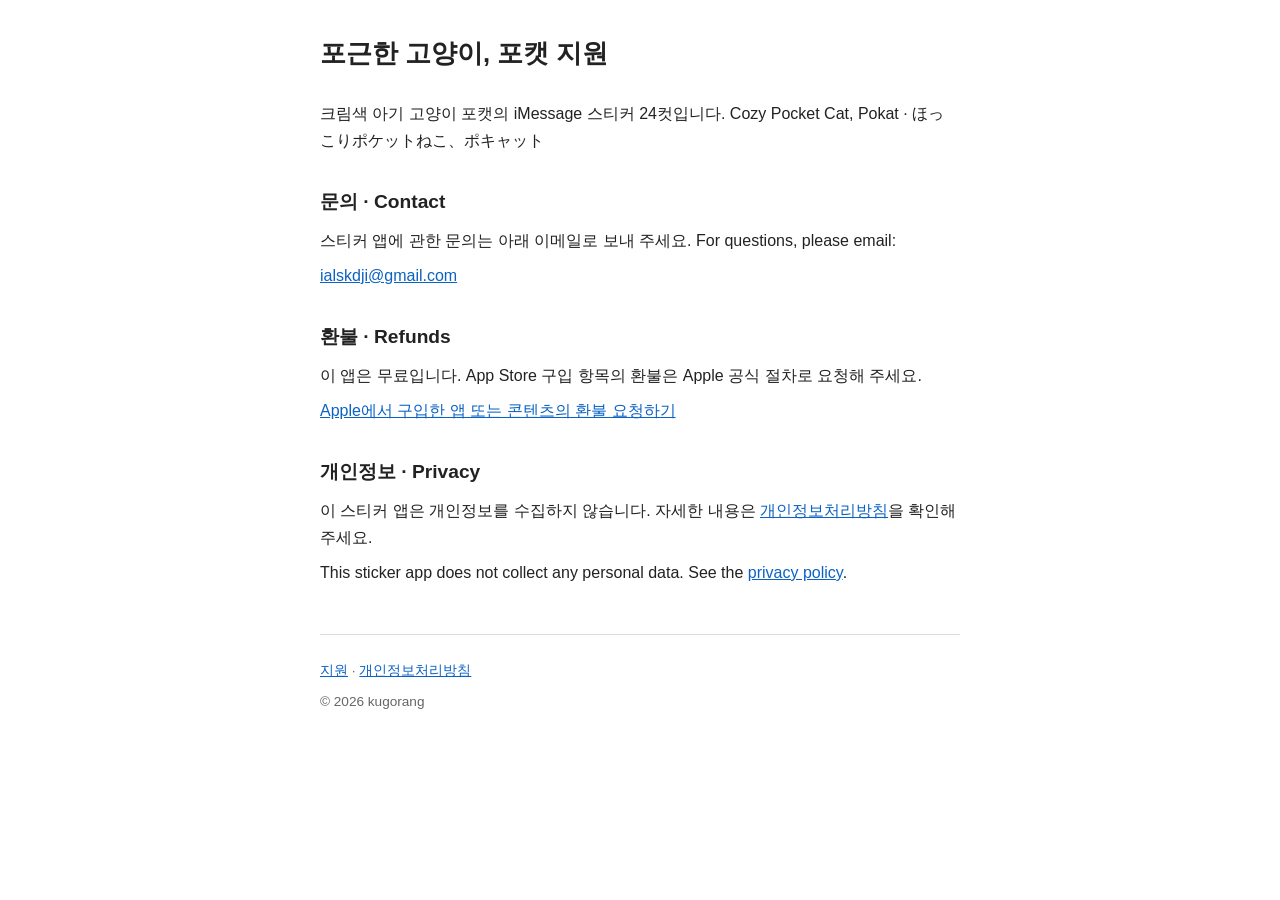
==== index.html @ f9ce9f7d "Pokat support and privacy pages" ====
<!DOCTYPE html>
<html lang="ko">
<head>
<meta charset="utf-8">
<meta name="viewport" content="width=device-width, initial-scale=1">
<title>포근한 고양이, 포캣 지원</title>
<style>
  body {
    font-family: -apple-system, BlinkMacSystemFont, "Apple SD Gothic Neo", "Malgun Gothic", "Segoe UI", Roboto, "Noto Sans KR", sans-serif;
    max-width: 40rem;
    margin: 2rem auto;
    padding: 0 1rem;
    line-height: 1.7;
    color: #222;
    background: #fff;
  }
  h1 {
    font-size: 1.6rem;
    margin: 0 0 1.5rem;
  }
  h2 {
    font-size: 1.2rem;
    margin: 2rem 0 0.5rem;
  }
  p {
    margin: 0.5rem 0;
  }
  a {
    color: #0b62c4;
  }
  footer {
    margin-top: 3rem;
    padding-top: 1rem;
    border-top: 1px solid #ddd;
    font-size: 0.85rem;
    color: #666;
  }
</style>
</head>
<body>
<main>
<h1>포근한 고양이, 포캣 지원</h1>
<p>크림색 아기 고양이 포캣의 iMessage 스티커 24컷입니다. Cozy Pocket Cat, Pokat · ほっこりポケットねこ、ポキャット</p>
<section>
<h2>문의 · Contact</h2>
<p>스티커 앱에 관한 문의는 아래 이메일로 보내 주세요. For questions, please email:</p>
<p><a href="mailto:ialskdji@gmail.com">ialskdji@gmail.com</a></p>
</section>
<section>
<h2>환불 · Refunds</h2>
<p>이 앱은 무료입니다. App Store 구입 항목의 환불은 Apple 공식 절차로 요청해 주세요.</p>
<p><a href="https://support.apple.com/ko-kr/118223">Apple에서 구입한 앱 또는 콘텐츠의 환불 요청하기</a></p>
</section>
<section>
<h2>개인정보 · Privacy</h2>
<p>이 스티커 앱은 개인정보를 수집하지 않습니다. 자세한 내용은 <a href="/privacy.html">개인정보처리방침</a>을 확인해 주세요.</p>
<p>This sticker app does not collect any personal data. See the <a href="/privacy.html">privacy policy</a>.</p>
</section>
</main>
<footer>
<p><a href="/">지원</a> · <a href="/privacy.html">개인정보처리방침</a></p>
<p>© 2026 kugorang</p>
</footer>
</body>
</html>
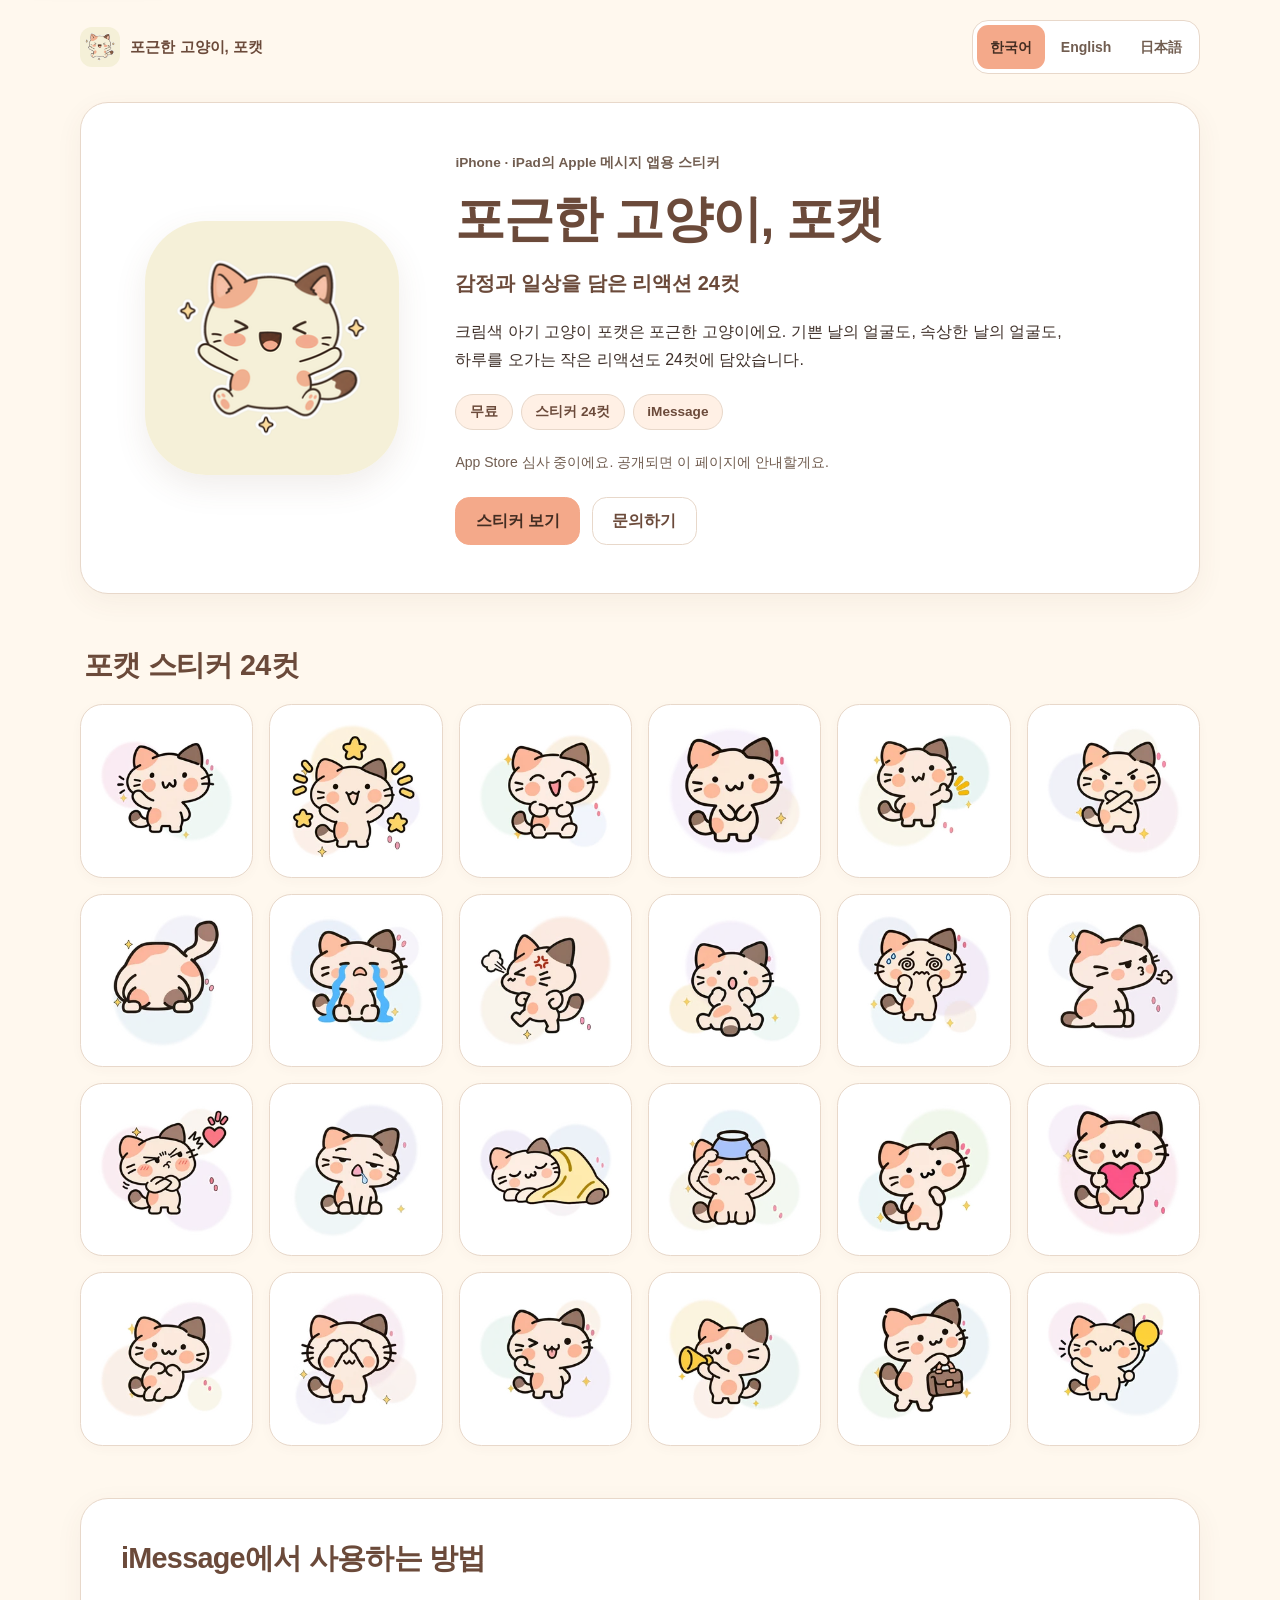
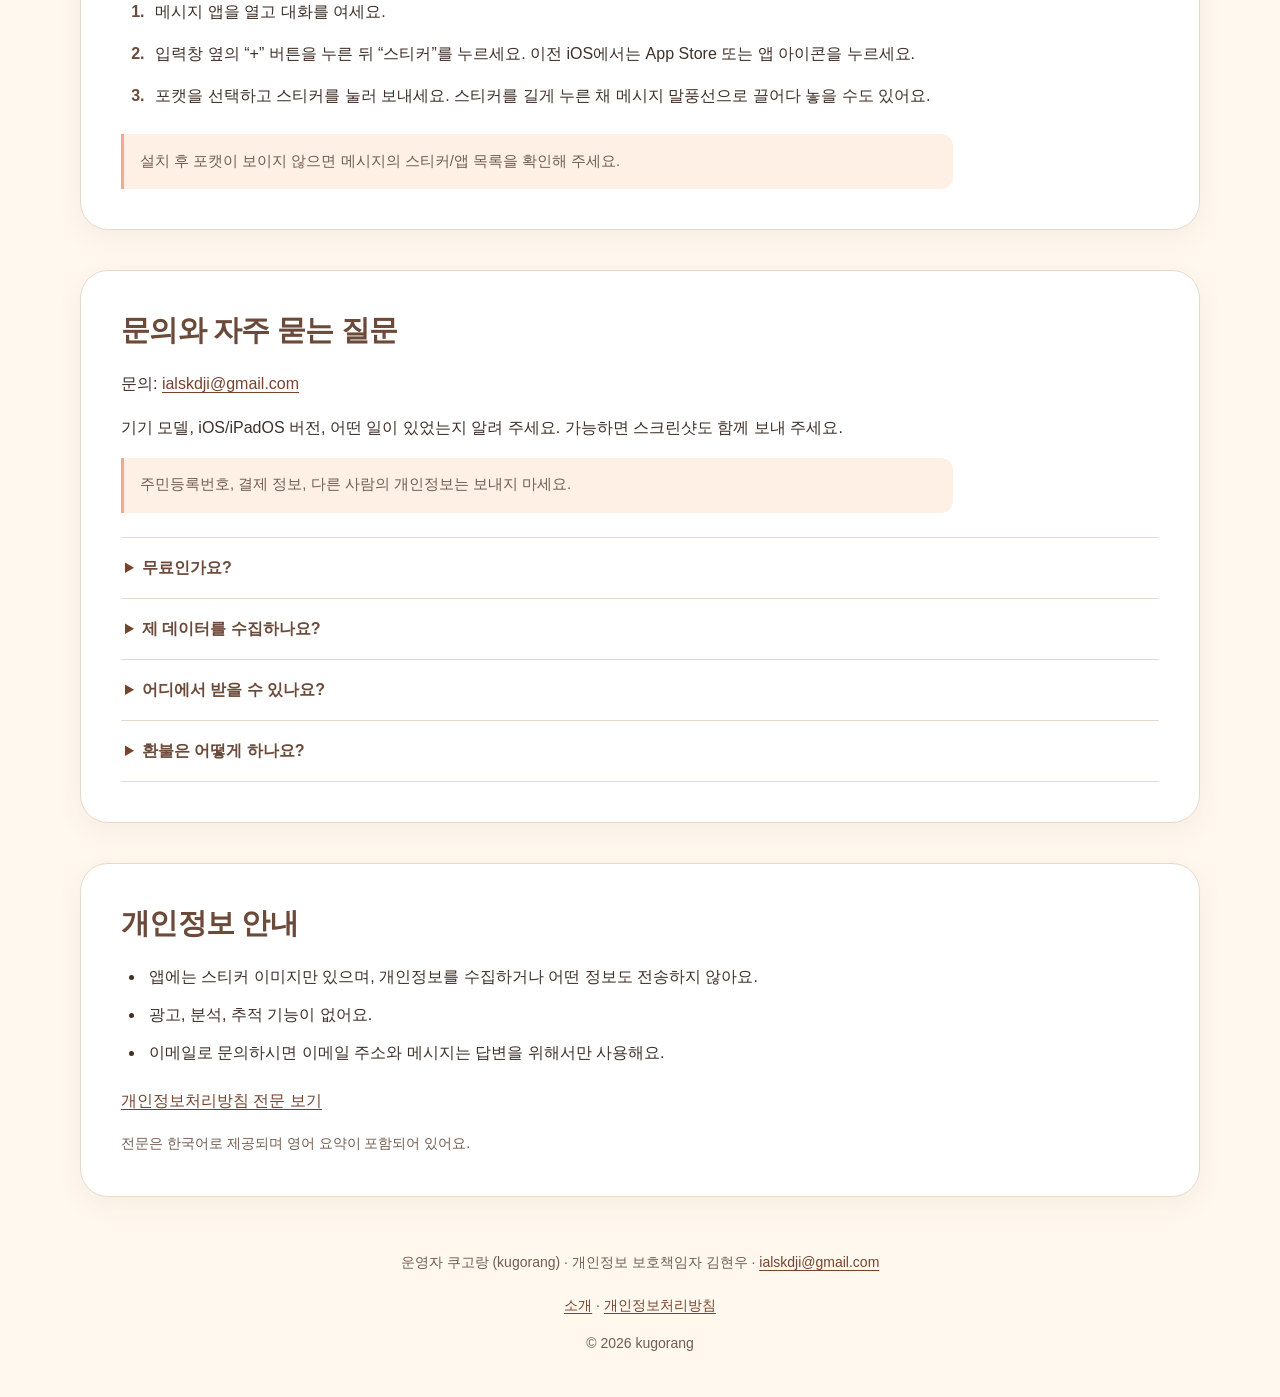
==== commit 46e52d9f: "Rebuild Pokat intro/support page: sticker gallery, KR/EN/JP, shared styles" ====
--- a/index.html
+++ b/index.html
@@ -1,65 +1,330 @@
-<!DOCTYPE html>
-<html lang="ko">
+<!doctype html>
+<html lang="ko" data-language="ko">
 <head>
-<meta charset="utf-8">
-<meta name="viewport" content="width=device-width, initial-scale=1">
-<title>포근한 고양이, 포캣 지원</title>
-<style>
-  body {
-    font-family: -apple-system, BlinkMacSystemFont, "Apple SD Gothic Neo", "Malgun Gothic", "Segoe UI", Roboto, "Noto Sans KR", sans-serif;
-    max-width: 40rem;
-    margin: 2rem auto;
-    padding: 0 1rem;
-    line-height: 1.7;
-    color: #222;
-    background: #fff;
-  }
-  h1 {
-    font-size: 1.6rem;
-    margin: 0 0 1.5rem;
-  }
-  h2 {
-    font-size: 1.2rem;
-    margin: 2rem 0 0.5rem;
-  }
-  p {
-    margin: 0.5rem 0;
-  }
-  a {
-    color: #0b62c4;
-  }
-  footer {
-    margin-top: 3rem;
-    padding-top: 1rem;
-    border-top: 1px solid #ddd;
-    font-size: 0.85rem;
-    color: #666;
-  }
-</style>
+  <meta charset="utf-8">
+  <meta name="viewport" content="width=device-width, initial-scale=1">
+  <title>포근한 고양이, 포캣</title>
+  <meta name="description" content="크림색 아기 고양이 포캣의 iMessage 스티커 24컷. 무료이며 현재 App Store 심사 중입니다.">
+  <meta name="theme-color" content="#FFF8EE" media="(prefers-color-scheme: light)">
+  <meta name="theme-color" content="#241F1C" media="(prefers-color-scheme: dark)">
+  <meta property="og:type" content="website">
+  <meta property="og:url" content="https://pokat.kugora.ng/">
+  <meta property="og:title" content="포근한 고양이, 포캣">
+  <meta property="og:description" content="감정과 일상을 담은 리액션 24컷. 무료 iMessage 스티커 앱으로, 현재 App Store 심사 중입니다.">
+  <meta property="og:image" content="https://pokat.kugora.ng/assets/icon-256.png">
+  <link rel="icon" type="image/png" sizes="64x64" href="/assets/favicon-64.png">
+  <link rel="apple-touch-icon" href="/assets/apple-touch-icon.png">
+  <link rel="stylesheet" href="/assets/site.css">
 </head>
 <body>
-<main>
-<h1>포근한 고양이, 포캣 지원</h1>
-<p>크림색 아기 고양이 포캣의 iMessage 스티커 24컷입니다. Cozy Pocket Cat, Pokat · ほっこりポケットねこ、ポキャット</p>
-<section>
-<h2>문의 · Contact</h2>
-<p>스티커 앱에 관한 문의는 아래 이메일로 보내 주세요. For questions, please email:</p>
-<p><a href="mailto:ialskdji@gmail.com">ialskdji@gmail.com</a></p>
-</section>
-<section>
-<h2>환불 · Refunds</h2>
-<p>이 앱은 무료입니다. App Store 구입 항목의 환불은 Apple 공식 절차로 요청해 주세요.</p>
-<p><a href="https://support.apple.com/ko-kr/118223">Apple에서 구입한 앱 또는 콘텐츠의 환불 요청하기</a></p>
-</section>
-<section>
-<h2>개인정보 · Privacy</h2>
-<p>이 스티커 앱은 개인정보를 수집하지 않습니다. 자세한 내용은 <a href="/privacy.html">개인정보처리방침</a>을 확인해 주세요.</p>
-<p>This sticker app does not collect any personal data. See the <a href="/privacy.html">privacy policy</a>.</p>
-</section>
-</main>
-<footer>
-<p><a href="/">지원</a> · <a href="/privacy.html">개인정보처리방침</a></p>
-<p>© 2026 kugorang</p>
-</footer>
+  <a class="skip-link" href="#main">
+    <span data-lang="ko" lang="ko">본문으로 건너뛰기</span>
+    <span data-lang="en" lang="en">Skip to content</span>
+    <span data-lang="ja" lang="ja">本文へスキップ</span>
+  </a>
+
+  <header class="site-header">
+    <a class="brand" href="/">
+      <img src="/assets/icon-256.png" width="40" height="40" alt="포캣 앱 아이콘" data-alt-en="Pokat app icon" data-alt-ja="ポキャットのアプリアイコン" decoding="async">
+      <span data-lang="ko" lang="ko">포근한 고양이, 포캣</span>
+      <span data-lang="en" lang="en">Cozy Pocket Cat, Pokat</span>
+      <span data-lang="ja" lang="ja">ポキャット ほっこりポケットねこ</span>
+    </a>
+    <div class="language-toggle" role="group" aria-label="언어 / Language / 言語">
+      <button type="button" lang="ko" data-switch="ko" aria-pressed="true">한국어</button>
+      <button type="button" lang="en" data-switch="en" aria-pressed="false">English</button>
+      <button type="button" lang="ja" data-switch="ja" aria-pressed="false">日本語</button>
+    </div>
+  </header>
+
+  <main id="main" class="site-main" tabindex="-1">
+    <section class="hero card" aria-labelledby="hero-title">
+      <div class="hero-art">
+        <img class="hero-icon" src="/assets/icon-256.png" width="256" height="256" alt="포캣 앱 아이콘" data-alt-en="Pokat app icon" data-alt-ja="ポキャットのアプリアイコン" decoding="async" fetchpriority="high">
+      </div>
+      <div class="hero-copy">
+        <p class="eyebrow">
+          <span data-lang="ko" lang="ko">iPhone · iPad의 Apple 메시지 앱용 스티커</span>
+          <span data-lang="en" lang="en">Stickers for Apple’s Messages app on iPhone · iPad</span>
+          <span data-lang="ja" lang="ja">iPhone・iPadのAppleメッセージアプリ用ステッカー</span>
+        </p>
+        <h1 id="hero-title">
+          <span data-lang="ko" lang="ko">포근한 고양이, 포캣</span>
+          <span data-lang="en" lang="en">Cozy Pocket Cat, Pokat</span>
+          <span data-lang="ja" lang="ja"><span class="nowrap">ポキャット</span> <span class="nowrap">ほっこりポケットねこ</span></span>
+        </h1>
+        <p class="subtitle">
+          <span data-lang="ko" lang="ko">감정과 일상을 담은 리액션 24컷</span>
+          <span data-lang="en" lang="en">24 daily feeling reactions</span>
+          <span data-lang="ja" lang="ja">気持ちと日常のリアクション24点</span>
+        </p>
+        <p class="intro">
+          <span data-lang="ko" lang="ko">크림색 아기 고양이 포캣은 포근한 고양이에요. 기쁜 날의 얼굴도, 속상한 날의 얼굴도, 하루를 오가는 작은 리액션도 24컷에 담았습니다.</span>
+          <span data-lang="en" lang="en">Pocat is a cream kitten and a cozy pocket cat. These 24 reactions are for glad days, hard days, and the small moods in between.</span>
+          <span data-lang="ja" lang="ja">ポキャットはクリーム色の子猫です。ほっこりポケットねことして、うれしい日の顔も、つらい日の顔も、一日のなかの小さなリアクションも24点にしました。</span>
+        </p>
+        <ul class="chips">
+          <li>
+            <span data-lang="ko" lang="ko">무료</span>
+            <span data-lang="en" lang="en">Free</span>
+            <span data-lang="ja" lang="ja">無料</span>
+          </li>
+          <li>
+            <span data-lang="ko" lang="ko">스티커 24컷</span>
+            <span data-lang="en" lang="en">24 stickers</span>
+            <span data-lang="ja" lang="ja">ステッカー24点</span>
+          </li>
+          <li>iMessage</li>
+        </ul>
+        <p class="status">
+          <span data-lang="ko" lang="ko">App Store 심사 중이에요. 공개되면 이 페이지에 안내할게요.</span>
+          <span data-lang="en" lang="en">Currently in App Store review. We'll note it here once it's available.</span>
+          <span data-lang="ja" lang="ja">現在App Storeの審査中です。公開されたらこのページでお知らせします。</span>
+        </p>
+        <div class="hero-actions">
+          <a class="button button-primary" href="#stickers">
+            <span data-lang="ko" lang="ko">스티커 보기</span>
+            <span data-lang="en" lang="en">See the stickers</span>
+            <span data-lang="ja" lang="ja">ステッカーを見る</span>
+          </a>
+          <a class="button button-secondary" href="#support">
+            <span data-lang="ko" lang="ko">문의하기</span>
+            <span data-lang="en" lang="en">Contact support</span>
+            <span data-lang="ja" lang="ja">お問い合わせ</span>
+          </a>
+        </div>
+      </div>
+    </section>
+
+    <section id="stickers" class="gallery-section" aria-labelledby="stickers-title">
+      <h2 id="stickers-title">
+        <span data-lang="ko" lang="ko">포캣 스티커 24컷</span>
+        <span data-lang="en" lang="en">The 24 Pokat stickers</span>
+        <span data-lang="ja" lang="ja">ポキャットのステッカー24点</span>
+      </h2>
+      <ul class="sticker-grid">
+        <li><img src="/assets/stickers/01.webp" width="240" height="240" alt="포캣 스티커 1" data-sticker="1" loading="lazy" decoding="async"></li>
+        <li><img src="/assets/stickers/02.webp" width="240" height="240" alt="포캣 스티커 2" data-sticker="2" loading="lazy" decoding="async"></li>
+        <li><img src="/assets/stickers/03.webp" width="240" height="240" alt="포캣 스티커 3" data-sticker="3" loading="lazy" decoding="async"></li>
+        <li><img src="/assets/stickers/04.webp" width="240" height="240" alt="포캣 스티커 4" data-sticker="4" loading="lazy" decoding="async"></li>
+        <li><img src="/assets/stickers/05.webp" width="240" height="240" alt="포캣 스티커 5" data-sticker="5" loading="lazy" decoding="async"></li>
+        <li><img src="/assets/stickers/06.webp" width="240" height="240" alt="포캣 스티커 6" data-sticker="6" loading="lazy" decoding="async"></li>
+        <li><img src="/assets/stickers/07.webp" width="240" height="240" alt="포캣 스티커 7" data-sticker="7" loading="lazy" decoding="async"></li>
+        <li><img src="/assets/stickers/08.webp" width="240" height="240" alt="포캣 스티커 8" data-sticker="8" loading="lazy" decoding="async"></li>
+        <li><img src="/assets/stickers/09.webp" width="240" height="240" alt="포캣 스티커 9" data-sticker="9" loading="lazy" decoding="async"></li>
+        <li><img src="/assets/stickers/10.webp" width="240" height="240" alt="포캣 스티커 10" data-sticker="10" loading="lazy" decoding="async"></li>
+        <li><img src="/assets/stickers/11.webp" width="240" height="240" alt="포캣 스티커 11" data-sticker="11" loading="lazy" decoding="async"></li>
+        <li><img src="/assets/stickers/12.webp" width="240" height="240" alt="포캣 스티커 12" data-sticker="12" loading="lazy" decoding="async"></li>
+        <li><img src="/assets/stickers/13.webp" width="240" height="240" alt="포캣 스티커 13" data-sticker="13" loading="lazy" decoding="async"></li>
+        <li><img src="/assets/stickers/14.webp" width="240" height="240" alt="포캣 스티커 14" data-sticker="14" loading="lazy" decoding="async"></li>
+        <li><img src="/assets/stickers/15.webp" width="240" height="240" alt="포캣 스티커 15" data-sticker="15" loading="lazy" decoding="async"></li>
+        <li><img src="/assets/stickers/16.webp" width="240" height="240" alt="포캣 스티커 16" data-sticker="16" loading="lazy" decoding="async"></li>
+        <li><img src="/assets/stickers/17.webp" width="240" height="240" alt="포캣 스티커 17" data-sticker="17" loading="lazy" decoding="async"></li>
+        <li><img src="/assets/stickers/18.webp" width="240" height="240" alt="포캣 스티커 18" data-sticker="18" loading="lazy" decoding="async"></li>
+        <li><img src="/assets/stickers/19.webp" width="240" height="240" alt="포캣 스티커 19" data-sticker="19" loading="lazy" decoding="async"></li>
+        <li><img src="/assets/stickers/20.webp" width="240" height="240" alt="포캣 스티커 20" data-sticker="20" loading="lazy" decoding="async"></li>
+        <li><img src="/assets/stickers/21.webp" width="240" height="240" alt="포캣 스티커 21" data-sticker="21" loading="lazy" decoding="async"></li>
+        <li><img src="/assets/stickers/22.webp" width="240" height="240" alt="포캣 스티커 22" data-sticker="22" loading="lazy" decoding="async"></li>
+        <li><img src="/assets/stickers/23.webp" width="240" height="240" alt="포캣 스티커 23" data-sticker="23" loading="lazy" decoding="async"></li>
+        <li><img src="/assets/stickers/24.webp" width="240" height="240" alt="포캣 스티커 24" data-sticker="24" loading="lazy" decoding="async"></li>
+      </ul>
+    </section>
+
+    <section id="how" class="card text-section" aria-labelledby="how-title">
+      <h2 id="how-title">
+        <span data-lang="ko" lang="ko">iMessage에서 사용하는 방법</span>
+        <span data-lang="en" lang="en">How to use in iMessage</span>
+        <span data-lang="ja" lang="ja">iMessageでの使い方</span>
+      </h2>
+      <ol class="steps" data-lang="ko" lang="ko">
+        <li>메시지 앱을 열고 대화를 여세요.</li>
+        <li>입력창 옆의 “+” 버튼을 누른 뒤 “스티커”를 누르세요. 이전 iOS에서는 App Store 또는 앱 아이콘을 누르세요.</li>
+        <li>포캣을 선택하고 스티커를 눌러 보내세요. 스티커를 길게 누른 채 메시지 말풍선으로 끌어다 놓을 수도 있어요.</li>
+      </ol>
+      <ol class="steps" data-lang="en" lang="en">
+        <li>Open the Messages app and open a conversation.</li>
+        <li>Tap the “+” button next to the text field, then tap “Stickers.” On older iOS, tap the App Store or apps icon.</li>
+        <li>Choose Pokat and tap a sticker to send it, or touch and hold a sticker and drag it onto a message bubble.</li>
+      </ol>
+      <ol class="steps" data-lang="ja" lang="ja">
+        <li>メッセージアプリを開き、会話を開きます。</li>
+        <li>入力欄の横にある「+」ボタンをタップし、「ステッカー」をタップします。以前のiOSでは、App Storeまたはアプリのアイコンをタップします。</li>
+        <li>ポキャットを選んでステッカーをタップすると送信できます。ステッカーを長押しして、メッセージの吹き出しにドラッグすることもできます。</li>
+      </ol>
+      <p class="note">
+        <span data-lang="ko" lang="ko">설치 후 포캣이 보이지 않으면 메시지의 스티커/앱 목록을 확인해 주세요.</span>
+        <span data-lang="en" lang="en">After installing, if Pokat doesn't appear, check the sticker/app list in Messages.</span>
+        <span data-lang="ja" lang="ja">インストール後にポキャットが表示されない場合は、メッセージのステッカー／アプリ一覧を確認してください。</span>
+      </p>
+    </section>
+
+    <section id="support" class="card text-section" aria-labelledby="support-title">
+      <h2 id="support-title">
+        <span data-lang="ko" lang="ko">문의와 자주 묻는 질문</span>
+        <span data-lang="en" lang="en">Support &amp; FAQ</span>
+        <span data-lang="ja" lang="ja">お問い合わせ・よくある質問</span>
+      </h2>
+      <p class="contact-line">
+        <span data-lang="ko" lang="ko">문의: </span>
+        <span data-lang="en" lang="en">Contact: </span>
+        <span data-lang="ja" lang="ja">お問い合わせ： </span>
+        <a href="mailto:ialskdji@gmail.com">ialskdji@gmail.com</a>
+      </p>
+      <p>
+        <span data-lang="ko" lang="ko">기기 모델, iOS/iPadOS 버전, 어떤 일이 있었는지 알려 주세요. 가능하면 스크린샷도 함께 보내 주세요.</span>
+        <span data-lang="en" lang="en">Please include your device model, iOS/iPadOS version, what happened, and a screenshot if possible.</span>
+        <span data-lang="ja" lang="ja">端末のモデル、iOS/iPadOSのバージョン、起きたことをお知らせください。可能であればスクリーンショットも添えてください。</span>
+      </p>
+      <p class="note">
+        <span data-lang="ko" lang="ko">주민등록번호, 결제 정보, 다른 사람의 개인정보는 보내지 마세요.</span>
+        <span data-lang="en" lang="en">Do not send resident registration numbers, payment information, or other people’s personal information.</span>
+        <span data-lang="ja" lang="ja">住民登録番号、支払い情報、他の人の個人情報は送らないでください。</span>
+      </p>
+      <div class="faq">
+        <details>
+          <summary>
+            <span data-lang="ko" lang="ko">무료인가요?</span>
+            <span data-lang="en" lang="en">Is it free?</span>
+            <span data-lang="ja" lang="ja">無料ですか？</span>
+          </summary>
+          <p>
+            <span data-lang="ko" lang="ko">네, 무료예요.</span>
+            <span data-lang="en" lang="en">Yes, it’s free.</span>
+            <span data-lang="ja" lang="ja">はい、無料です。</span>
+          </p>
+        </details>
+        <details>
+          <summary>
+            <span data-lang="ko" lang="ko">제 데이터를 수집하나요?</span>
+            <span data-lang="en" lang="en">Does it collect my data?</span>
+            <span data-lang="ja" lang="ja">データを収集しますか？</span>
+          </summary>
+          <p>
+            <span data-lang="ko" lang="ko">아니요. 개인정보를 수집하지 않아요. <a href="/privacy.html">개인정보처리방침</a>을 확인해 주세요.</span>
+            <span data-lang="en" lang="en">No. It collects no personal data. See the <a href="/privacy.html">privacy policy</a>.</span>
+            <span data-lang="ja" lang="ja">いいえ。個人情報は収集しません。<a href="/privacy.html">プライバシーポリシー</a>をご確認ください。</span>
+          </p>
+        </details>
+        <details>
+          <summary>
+            <span data-lang="ko" lang="ko">어디에서 받을 수 있나요?</span>
+            <span data-lang="en" lang="en">Where can I get it?</span>
+            <span data-lang="ja" lang="ja">どこで入手できますか？</span>
+          </summary>
+          <p>
+            <span data-lang="ko" lang="ko">현재 App Store 심사 중이에요. 공개되면 이 페이지에 안내할게요.</span>
+            <span data-lang="en" lang="en">It is under App Store review. This page will be updated once it is available.</span>
+            <span data-lang="ja" lang="ja">現在App Storeの審査中です。公開されたらこのページでお知らせします。</span>
+          </p>
+        </details>
+        <details>
+          <summary>
+            <span data-lang="ko" lang="ko">환불은 어떻게 하나요?</span>
+            <span data-lang="en" lang="en">Refunds?</span>
+            <span data-lang="ja" lang="ja">返金については？</span>
+          </summary>
+          <p>
+            <span data-lang="ko" lang="ko">포캣은 무료예요. App Store 구매 관련 문제는 <a href="https://support.apple.com/118223">Apple의 공식 환불 절차</a>를 이용해 주세요.</span>
+            <span data-lang="en" lang="en">Pokat is free. For App Store purchase issues, use <a href="https://support.apple.com/118223">Apple’s official refund process</a>.</span>
+            <span data-lang="ja" lang="ja">ポキャットは無料です。App Storeでの購入に関する問題は、<a href="https://support.apple.com/118223">Appleの公式返金手続き</a>をご利用ください。</span>
+          </p>
+        </details>
+      </div>
+    </section>
+
+    <section id="privacy" class="card text-section" aria-labelledby="privacy-title">
+      <h2 id="privacy-title">
+        <span data-lang="ko" lang="ko">개인정보 안내</span>
+        <span data-lang="en" lang="en">Privacy at a glance</span>
+        <span data-lang="ja" lang="ja">プライバシーについて</span>
+      </h2>
+      <ul class="privacy-list" data-lang="ko" lang="ko">
+        <li>앱에는 스티커 이미지만 있으며, 개인정보를 수집하거나 어떤 정보도 전송하지 않아요.</li>
+        <li>광고, 분석, 추적 기능이 없어요.</li>
+        <li>이메일로 문의하시면 이메일 주소와 메시지는 답변을 위해서만 사용해요.</li>
+      </ul>
+      <ul class="privacy-list" data-lang="en" lang="en">
+        <li>The app contains only sticker images. It collects no personal data and sends nothing.</li>
+        <li>There are no ads, analytics, or tracking.</li>
+        <li>If you email us, your email address and message are used only to reply.</li>
+      </ul>
+      <ul class="privacy-list" data-lang="ja" lang="ja">
+        <li>アプリにはステッカー画像のみが含まれ、個人情報を収集せず、情報を送信することもありません。</li>
+        <li>広告、アクセス解析、トラッキングはありません。</li>
+        <li>メールでお問い合わせいただいた場合、メールアドレスと内容は返信のためだけに使用します。</li>
+      </ul>
+      <p>
+        <a href="/privacy.html">
+          <span data-lang="ko" lang="ko">개인정보처리방침 전문 보기</span>
+          <span data-lang="en" lang="en">Read the full privacy policy</span>
+          <span data-lang="ja" lang="ja">プライバシーポリシー全文を見る</span>
+        </a>
+      </p>
+      <p class="small muted">
+        <span data-lang="ko" lang="ko">전문은 한국어로 제공되며 영어 요약이 포함되어 있어요.</span>
+        <span data-lang="en" lang="en">The full policy is in Korean, with an English summary.</span>
+        <span data-lang="ja" lang="ja">全文は韓国語で、英語の要約が含まれています。</span>
+      </p>
+    </section>
+  </main>
+
+  <footer class="site-footer">
+    <p>
+      <span data-lang="ko" lang="ko">운영자 쿠고랑 (kugorang) · 개인정보 보호책임자 김현우</span>
+      <span data-lang="en" lang="en">Operator: kugorang · Privacy officer: Hyeonwoo Kim</span>
+      <span data-lang="ja" lang="ja">運営者：쿠고랑 (kugorang) · 個人情報保護責任者：김현우 (Hyeonwoo Kim)</span>
+      <span class="footer-contact"> · <a href="mailto:ialskdji@gmail.com">ialskdji@gmail.com</a></span>
+    </p>
+    <nav aria-label="소개 / About / サイト情報">
+      <a href="/">
+        <span data-lang="ko" lang="ko">소개</span>
+        <span data-lang="en" lang="en">About</span>
+        <span data-lang="ja" lang="ja">紹介</span>
+      </a>
+      <span aria-hidden="true"> · </span>
+      <a href="/privacy.html">
+        <span data-lang="ko" lang="ko">개인정보처리방침</span>
+        <span data-lang="en" lang="en">Privacy policy</span>
+        <span data-lang="ja" lang="ja">プライバシーポリシー</span>
+      </a>
+    </nav>
+    <p>© 2026 kugorang</p>
+  </footer>
+
+  <script>
+    (() => {
+      const root = document.documentElement;
+      const buttons = document.querySelectorAll('[data-switch]');
+      const valid = lang => ['ko', 'en', 'ja'].includes(lang);
+      document.querySelectorAll('img[data-alt-en]').forEach(img => {
+        img.dataset.altKo = img.alt;
+      });
+      function setLanguage(lang, remember) {
+        if (!valid(lang)) lang = 'ko';
+        root.lang = lang;
+        root.dataset.language = lang;
+        buttons.forEach(button => {
+          button.setAttribute('aria-pressed', String(button.dataset.switch === lang));
+        });
+        document.querySelectorAll('img[data-sticker]').forEach(img => {
+          const prefix = {ko: '포캣 스티커 ', en: 'Pokat sticker ', ja: 'ポキャット ステッカー '};
+          img.alt = prefix[lang] + img.dataset.sticker;
+        });
+        document.querySelectorAll('img[data-alt-en]').forEach(img => {
+          img.alt = img.getAttribute('data-alt-' + lang);
+        });
+        if (remember) {
+          try { localStorage.setItem('pokat-language', lang); } catch (_) {}
+        }
+      }
+      buttons.forEach(button => {
+        button.addEventListener('click', () => setLanguage(button.dataset.switch, true));
+      });
+      const query = new URLSearchParams(location.search).get('lang');
+      let saved = null;
+      try { saved = localStorage.getItem('pokat-language'); } catch (_) {}
+      setLanguage(valid(query) ? query : valid(saved) ? saved : 'ko', valid(query));
+    })();
+  </script>
 </body>
 </html>
--- a/assets/site.css
+++ b/assets/site.css
@@ -0,0 +1,582 @@
+:root {
+  color-scheme: light dark;
+  --bg: #fff8ee;
+  --surface: #ffffff;
+  --soft: #fff0e5;
+  --text: #3f3029;
+  --muted: #715d50;
+  --brown: #6b4a3a;
+  --peach: #f4a98a;
+  --border: #e8d8ca;
+  --link: #77432d;
+  --focus: #94431e;
+  --shadow: 0 8px 28px rgb(107 74 58 / 6%);
+  font-family: -apple-system, BlinkMacSystemFont, "Apple SD Gothic Neo",
+    "Hiragino Sans", "Hiragino Kaku Gothic ProN", "Malgun Gothic",
+    "Segoe UI", Roboto, "Noto Sans KR", "Noto Sans JP", sans-serif;
+}
+
+* {
+  box-sizing: border-box;
+}
+
+html {
+  scroll-behavior: smooth;
+  scroll-padding-top: 1.5rem;
+}
+
+html:not([data-language]) [data-lang]:not([data-lang="ko"]),
+html[data-language="ko"] [data-lang]:not([data-lang="ko"]),
+html[data-language="en"] [data-lang]:not([data-lang="en"]),
+html[data-language="ja"] [data-lang]:not([data-lang="ja"]) {
+  display: none !important;
+}
+
+body {
+  margin: 0;
+  background: var(--bg);
+  color: var(--text);
+  font-size: 1rem;
+  line-height: 1.75;
+  overflow-wrap: break-word;
+  -webkit-text-size-adjust: 100%;
+}
+
+a {
+  color: var(--link);
+  text-underline-offset: 0.2em;
+  text-decoration-thickness: 1px;
+}
+
+a:hover {
+  text-decoration-thickness: 2px;
+}
+
+button,
+a {
+  -webkit-tap-highlight-color: transparent;
+}
+
+button {
+  font: inherit;
+}
+
+:focus-visible {
+  outline: 3px solid var(--focus);
+  outline-offset: 4px;
+}
+
+main:focus {
+  outline: none;
+}
+
+img {
+  display: block;
+  max-width: 100%;
+  height: auto;
+}
+
+h1,
+h2,
+h3 {
+  color: var(--brown);
+  line-height: 1.35;
+  letter-spacing: -0.025em;
+  overflow-wrap: anywhere;
+}
+
+h1 {
+  margin: 0 0 0.8rem;
+  font-size: clamp(2rem, 4vw, 3.1rem);
+  text-wrap: balance;
+}
+
+h2 {
+  margin: 0 0 1.25rem;
+  font-size: clamp(1.35rem, 2.5vw, 1.8rem);
+  text-wrap: balance;
+}
+
+p {
+  margin: 0 0 1rem;
+}
+
+ul,
+ol {
+  padding-inline-start: 1.5rem;
+}
+
+.skip-link {
+  position: absolute;
+  z-index: 10;
+  top: 0.75rem;
+  left: 1rem;
+  padding: 0.65rem 1rem;
+  border-radius: 0.75rem;
+  background: var(--surface);
+  color: var(--link);
+  box-shadow: var(--shadow);
+  transform: translateY(-180%);
+}
+
+.skip-link:focus {
+  transform: translateY(0);
+}
+
+.site-header,
+.site-main,
+.site-footer {
+  width: min(100% - 2rem, 70rem);
+  margin-inline: auto;
+}
+
+.site-header {
+  display: flex;
+  align-items: center;
+  justify-content: space-between;
+  flex-wrap: wrap;
+  gap: 1rem;
+  padding-block: 1.25rem 1.75rem;
+}
+
+.brand {
+  display: inline-flex;
+  align-items: center;
+  gap: 0.65rem;
+  max-width: 100%;
+  color: var(--brown);
+  font-size: 0.95rem;
+  font-weight: 700;
+  line-height: 1.45;
+  text-decoration: none;
+}
+
+.brand img {
+  flex: 0 0 40px;
+  border-radius: 12px;
+}
+
+.language-toggle {
+  display: inline-flex;
+  flex-wrap: wrap;
+  gap: 0.2rem;
+  padding: 0.25rem;
+  border: 1px solid var(--border);
+  border-radius: 1rem;
+  background: var(--surface);
+}
+
+.language-toggle button {
+  min-height: 44px;
+  padding: 0.4rem 0.8rem;
+  border: 0;
+  border-radius: 0.7rem;
+  background: transparent;
+  color: var(--muted);
+  cursor: pointer;
+  font-size: 0.875rem;
+  font-weight: 600;
+}
+
+.language-toggle button:hover {
+  background: var(--soft);
+  color: var(--text);
+}
+
+.language-toggle button[aria-pressed="true"] {
+  background: var(--peach);
+  color: #432d22;
+}
+
+.site-main {
+  display: grid;
+  gap: 2rem;
+}
+
+.card {
+  border: 1px solid var(--border);
+  border-radius: 1.75rem;
+  background: var(--surface);
+  box-shadow: var(--shadow);
+}
+
+.hero {
+  display: grid;
+  align-items: center;
+  gap: 2rem;
+  padding: clamp(1.5rem, 4vw, 3rem);
+}
+
+.hero-art {
+  display: grid;
+  place-items: center;
+  padding: 1rem;
+}
+
+.hero-icon {
+  width: clamp(144px, 24vw, 256px);
+  border-radius: 24%;
+  box-shadow: 0 12px 32px rgb(107 74 58 / 10%);
+}
+
+.eyebrow {
+  margin-bottom: 0.7rem;
+  color: var(--muted);
+  font-size: 0.85rem;
+  font-weight: 600;
+}
+
+.subtitle {
+  margin-bottom: 1.1rem;
+  color: var(--brown);
+  font-size: clamp(1.05rem, 2vw, 1.25rem);
+  font-weight: 600;
+}
+
+.intro {
+  max-width: 39rem;
+}
+
+.chips {
+  display: flex;
+  flex-wrap: wrap;
+  gap: 0.5rem;
+  margin: 1.25rem 0;
+  padding: 0;
+  list-style: none;
+}
+
+.chips li {
+  padding: 0.3rem 0.85rem;
+  border: 1px solid var(--border);
+  border-radius: 999px;
+  background: var(--soft);
+  color: var(--brown);
+  font-size: 0.85rem;
+  font-weight: 600;
+}
+
+.status {
+  max-width: 40rem;
+  color: var(--muted);
+  font-size: 0.875rem;
+}
+
+.hero-actions {
+  display: flex;
+  flex-wrap: wrap;
+  gap: 0.75rem;
+  margin-top: 1.4rem;
+}
+
+.button {
+  display: inline-flex;
+  min-height: 48px;
+  align-items: center;
+  justify-content: center;
+  padding: 0.65rem 1.2rem;
+  border: 1px solid transparent;
+  border-radius: 0.9rem;
+  font-weight: 700;
+  line-height: 1.5;
+  text-align: center;
+  text-decoration: none;
+}
+
+.button:hover {
+  text-decoration: underline;
+}
+
+.button-primary {
+  border-color: var(--peach);
+  background: var(--peach);
+  color: #432d22;
+}
+
+.button-secondary {
+  border-color: var(--border);
+  background: var(--surface);
+  color: var(--brown);
+}
+
+.gallery-section {
+  padding-block: 0.75rem;
+}
+
+.gallery-section h2 {
+  padding-inline: 0.25rem;
+}
+
+.sticker-grid {
+  display: grid;
+  grid-template-columns: repeat(4, minmax(0, 1fr));
+  gap: clamp(0.4rem, 1.5vw, 1rem);
+  margin: 0;
+  padding: 0;
+  list-style: none;
+}
+
+.sticker-grid li {
+  min-width: 0;
+  overflow: hidden;
+  padding: clamp(0.15rem, 0.7vw, 0.6rem);
+  border: 1px solid var(--border);
+  border-radius: clamp(0.85rem, 2vw, 1.4rem);
+  background: var(--surface);
+  box-shadow: 0 3px 12px rgb(107 74 58 / 3%);
+}
+
+.sticker-grid img {
+  width: 100%;
+  aspect-ratio: 1;
+  object-fit: contain;
+}
+
+.text-section {
+  padding: clamp(1.4rem, 4vw, 2.5rem);
+}
+
+.text-section > p,
+.text-section > ul,
+.text-section > ol {
+  max-width: 52rem;
+}
+
+.text-section > :last-child {
+  margin-bottom: 0;
+}
+
+.steps {
+  margin: 0 0 1.5rem;
+  padding-inline-start: 1.75rem;
+}
+
+.steps li {
+  padding-inline-start: 0.4rem;
+  margin-bottom: 0.9rem;
+}
+
+.steps li::marker {
+  color: var(--brown);
+  font-weight: 700;
+}
+
+.note {
+  padding: 0.9rem 1rem;
+  border-inline-start: 3px solid var(--peach);
+  border-radius: 0 0.75rem 0.75rem 0;
+  background: var(--soft);
+  color: var(--muted);
+  font-size: 0.925rem;
+}
+
+.contact-line a,
+.site-footer a,
+body.doc a {
+  overflow-wrap: anywhere;
+}
+
+.faq {
+  margin-top: 1.5rem;
+  border-top: 1px solid var(--border);
+}
+
+details {
+  border-bottom: 1px solid var(--border);
+}
+
+summary {
+  padding: 1rem 0.25rem;
+  color: var(--brown);
+  font-weight: 650;
+  cursor: pointer;
+}
+
+summary::marker {
+  color: var(--link);
+}
+
+details p {
+  max-width: 48rem;
+  padding: 0 0.25rem 0.25rem;
+}
+
+.privacy-list {
+  margin-block: 0 1.25rem;
+}
+
+.privacy-list li {
+  margin-bottom: 0.65rem;
+  padding-inline-start: 0.25rem;
+}
+
+.small {
+  font-size: 0.875rem;
+}
+
+.muted {
+  color: var(--muted);
+}
+
+footer {
+  color: var(--muted);
+  font-size: 0.875rem;
+  text-align: center;
+}
+
+.site-footer,
+body.doc footer {
+  padding-block: 2.5rem 2rem;
+}
+
+footer p {
+  margin: 0.6rem 0;
+}
+
+footer a {
+  display: inline-block;
+  padding-block: 0.25rem;
+}
+
+.footer-contact {
+  white-space: normal;
+}
+
+/* Shared styling for the standalone privacy document. */
+body.doc {
+  padding: clamp(1rem, 4vw, 3rem) 1rem 0;
+}
+
+body.doc main {
+  width: 100%;
+  max-width: 42rem;
+  margin: 0 auto;
+  padding: clamp(1.4rem, 5vw, 3rem);
+  border: 1px solid var(--border);
+  border-radius: 1.5rem;
+  background: var(--surface);
+  box-shadow: var(--shadow);
+  line-height: 1.85;
+}
+
+body.doc h1 {
+  margin-block: 0.75rem 1.5rem;
+  font-size: clamp(1.8rem, 5vw, 2.4rem);
+}
+
+body.doc h2 {
+  margin-block: 2rem 0.8rem;
+  font-size: 1.25rem;
+}
+
+body.doc p {
+  margin-bottom: 1.15rem;
+}
+
+body.doc ul,
+body.doc ol {
+  margin-block: 1rem;
+}
+
+body.doc li {
+  margin-bottom: 0.5rem;
+}
+
+hr {
+  height: 0;
+  margin-block: 2rem;
+  border: 0;
+  border-top: 1px solid var(--border);
+}
+
+.back-link {
+  display: inline-block;
+  margin-bottom: 1rem;
+  padding-block: 0.4rem;
+  font-size: 0.925rem;
+  font-weight: 600;
+}
+
+body.doc footer {
+  width: 100%;
+  max-width: 42rem;
+  margin-inline: auto;
+}
+
+@media (min-width: 760px) {
+  .hero {
+    grid-template-columns: minmax(180px, 0.7fr) minmax(0, 1.7fr);
+    gap: 2.5rem;
+  }
+
+  .sticker-grid {
+    grid-template-columns: repeat(6, minmax(0, 1fr));
+  }
+
+  .site-main {
+    gap: 2.5rem;
+  }
+}
+
+@media (max-width: 480px) {
+  .site-header {
+    justify-content: center;
+    padding-top: 1rem;
+  }
+
+  .brand {
+    justify-content: center;
+    text-align: center;
+  }
+
+  .hero {
+    gap: 1rem;
+  }
+
+  .hero-art {
+    padding-block: 0.25rem 0.75rem;
+  }
+
+  .hero-actions .button {
+    flex: 1 1 8rem;
+  }
+
+  .site-footer {
+    padding-inline: 0.5rem;
+  }
+}
+
+@media (prefers-color-scheme: dark) {
+  :root {
+    --bg: #241f1c;
+    --surface: #302823;
+    --soft: #3d3028;
+    --text: #fff0de;
+    --muted: #d1bba9;
+    --brown: #f3d6bb;
+    --peach: #f4a98a;
+    --border: #5b473a;
+    --link: #ffc6a5;
+    --focus: #ffc6a5;
+    --shadow: 0 8px 28px rgb(0 0 0 / 16%);
+  }
+
+  .hero-icon {
+    box-shadow: 0 12px 32px rgb(0 0 0 / 18%);
+  }
+}
+
+@media (prefers-reduced-motion: reduce) {
+  html {
+    scroll-behavior: auto;
+  }
+
+  *,
+  *::before,
+  *::after {
+    animation: none !important;
+    transition: none !important;
+  }
+}
+
+.nowrap { white-space: nowrap; }
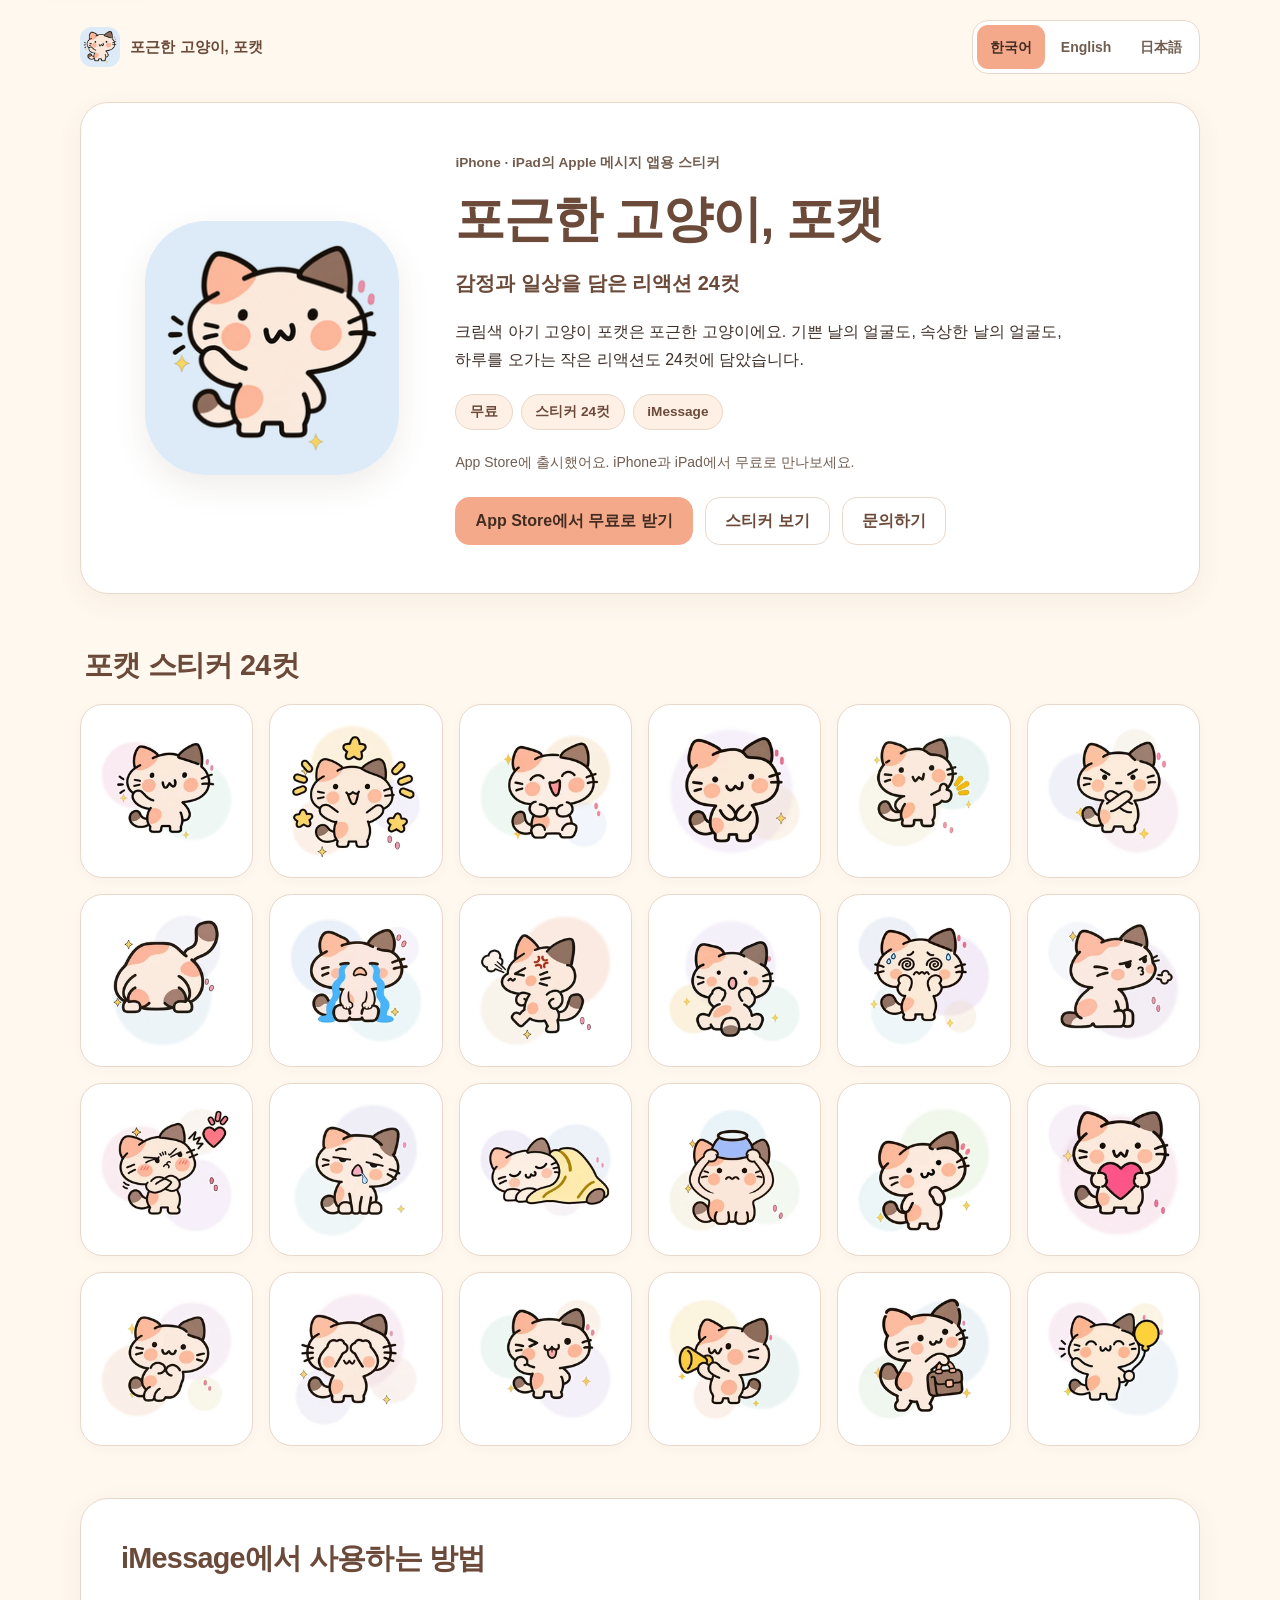
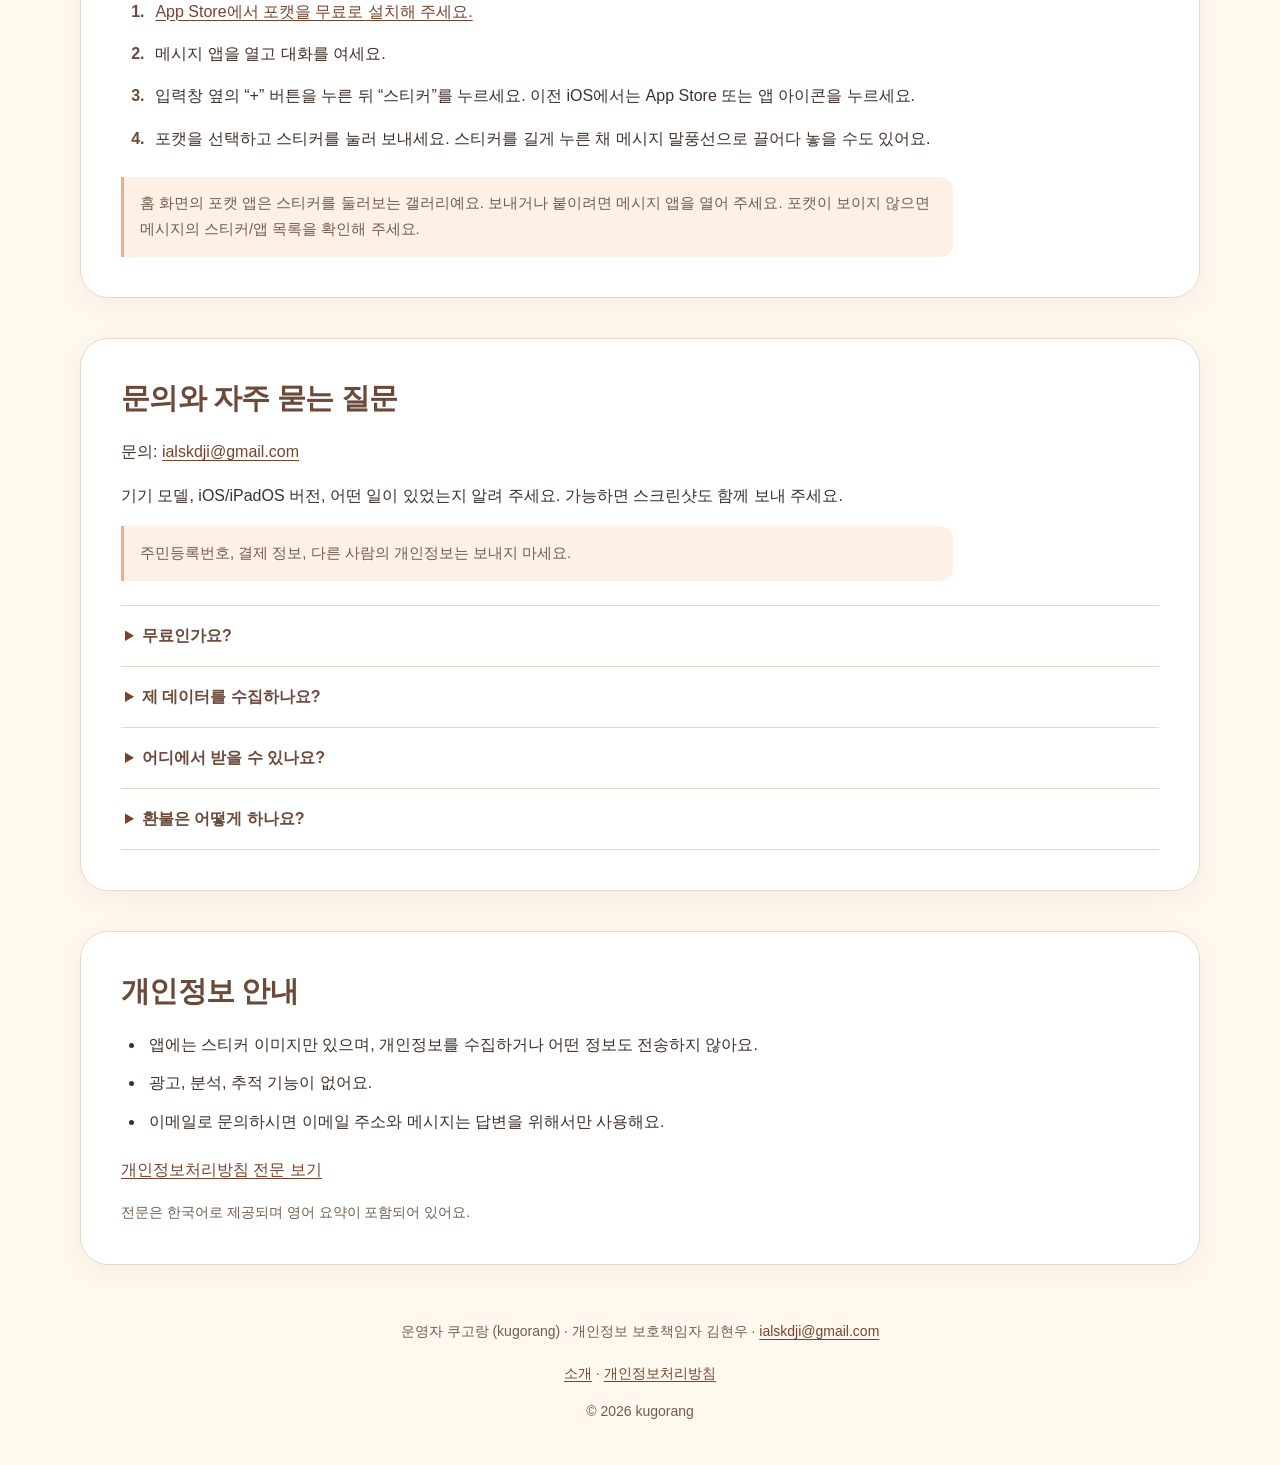
==== commit 7c0f00d8: "Update Pokat website for App Store release" ====
--- a/index.html
+++ b/index.html
@@ -4,13 +4,13 @@
   <meta charset="utf-8">
   <meta name="viewport" content="width=device-width, initial-scale=1">
   <title>포근한 고양이, 포캣</title>
-  <meta name="description" content="크림색 아기 고양이 포캣의 iMessage 스티커 24컷. 무료이며 현재 App Store 심사 중입니다.">
+  <meta name="description" content="크림색 아기 고양이 포캣의 iMessage 스티커 24컷. App Store에서 무료로 만나보세요.">
   <meta name="theme-color" content="#FFF8EE" media="(prefers-color-scheme: light)">
   <meta name="theme-color" content="#241F1C" media="(prefers-color-scheme: dark)">
   <meta property="og:type" content="website">
   <meta property="og:url" content="https://pokat.kugora.ng/">
   <meta property="og:title" content="포근한 고양이, 포캣">
-  <meta property="og:description" content="감정과 일상을 담은 리액션 24컷. 무료 iMessage 스티커 앱으로, 현재 App Store 심사 중입니다.">
+  <meta property="og:description" content="감정과 일상을 담은 리액션 24컷. App Store에서 무료로 제공하는 iMessage 스티커 앱입니다.">
   <meta property="og:image" content="https://pokat.kugora.ng/assets/icon-256.png">
   <link rel="icon" type="image/png" sizes="64x64" href="/assets/favicon-64.png">
   <link rel="apple-touch-icon" href="/assets/apple-touch-icon.png">
@@ -60,7 +60,7 @@
         </p>
         <p class="intro">
           <span data-lang="ko" lang="ko">크림색 아기 고양이 포캣은 포근한 고양이에요. 기쁜 날의 얼굴도, 속상한 날의 얼굴도, 하루를 오가는 작은 리액션도 24컷에 담았습니다.</span>
-          <span data-lang="en" lang="en">Pocat is a cream kitten and a cozy pocket cat. These 24 reactions are for glad days, hard days, and the small moods in between.</span>
+          <span data-lang="en" lang="en">Pokat is a cream kitten and a cozy pocket cat. These 24 reactions are for glad days, hard days, and the small moods in between.</span>
           <span data-lang="ja" lang="ja">ポキャットはクリーム色の子猫です。ほっこりポケットねことして、うれしい日の顔も、つらい日の顔も、一日のなかの小さなリアクションも24点にしました。</span>
         </p>
         <ul class="chips">
@@ -77,12 +77,17 @@
           <li>iMessage</li>
         </ul>
         <p class="status">
-          <span data-lang="ko" lang="ko">App Store 심사 중이에요. 공개되면 이 페이지에 안내할게요.</span>
-          <span data-lang="en" lang="en">Currently in App Store review. We'll note it here once it's available.</span>
-          <span data-lang="ja" lang="ja">現在App Storeの審査中です。公開されたらこのページでお知らせします。</span>
+          <span data-lang="ko" lang="ko">App Store에 출시했어요. iPhone과 iPad에서 무료로 만나보세요.</span>
+          <span data-lang="en" lang="en">Now on the App Store. Get Pokat for free on iPhone and iPad.</span>
+          <span data-lang="ja" lang="ja">App Storeで公開しました。iPhoneとiPadで無料でご利用いただけます。</span>
         </p>
         <div class="hero-actions">
-          <a class="button button-primary" href="#stickers">
+          <a class="button button-primary" href="https://apps.apple.com/app/id6832488396">
+            <span data-lang="ko" lang="ko">App Store에서 무료로 받기</span>
+            <span data-lang="en" lang="en">Get it free on the App Store</span>
+            <span data-lang="ja" lang="ja">App Storeで無料ダウンロード</span>
+          </a>
+          <a class="button button-secondary" href="#stickers">
             <span data-lang="ko" lang="ko">스티커 보기</span>
             <span data-lang="en" lang="en">See the stickers</span>
             <span data-lang="ja" lang="ja">ステッカーを見る</span>
@@ -137,24 +142,27 @@
         <span data-lang="ja" lang="ja">iMessageでの使い方</span>
       </h2>
       <ol class="steps" data-lang="ko" lang="ko">
+        <li><a href="https://apps.apple.com/app/id6832488396">App Store에서 포캣을 무료로 설치해 주세요.</a></li>
         <li>메시지 앱을 열고 대화를 여세요.</li>
         <li>입력창 옆의 “+” 버튼을 누른 뒤 “스티커”를 누르세요. 이전 iOS에서는 App Store 또는 앱 아이콘을 누르세요.</li>
         <li>포캣을 선택하고 스티커를 눌러 보내세요. 스티커를 길게 누른 채 메시지 말풍선으로 끌어다 놓을 수도 있어요.</li>
       </ol>
       <ol class="steps" data-lang="en" lang="en">
+        <li><a href="https://apps.apple.com/app/id6832488396">Install Pokat for free from the App Store.</a></li>
         <li>Open the Messages app and open a conversation.</li>
         <li>Tap the “+” button next to the text field, then tap “Stickers.” On older iOS, tap the App Store or apps icon.</li>
         <li>Choose Pokat and tap a sticker to send it, or touch and hold a sticker and drag it onto a message bubble.</li>
       </ol>
       <ol class="steps" data-lang="ja" lang="ja">
+        <li><a href="https://apps.apple.com/app/id6832488396">App Storeからポキャットを無料でインストールします。</a></li>
         <li>メッセージアプリを開き、会話を開きます。</li>
         <li>入力欄の横にある「+」ボタンをタップし、「ステッカー」をタップします。以前のiOSでは、App Storeまたはアプリのアイコンをタップします。</li>
         <li>ポキャットを選んでステッカーをタップすると送信できます。ステッカーを長押しして、メッセージの吹き出しにドラッグすることもできます。</li>
       </ol>
       <p class="note">
-        <span data-lang="ko" lang="ko">설치 후 포캣이 보이지 않으면 메시지의 스티커/앱 목록을 확인해 주세요.</span>
-        <span data-lang="en" lang="en">After installing, if Pokat doesn't appear, check the sticker/app list in Messages.</span>
-        <span data-lang="ja" lang="ja">インストール後にポキャットが表示されない場合は、メッセージのステッカー／アプリ一覧を確認してください。</span>
+        <span data-lang="ko" lang="ko">홈 화면의 포캣 앱은 스티커를 둘러보는 갤러리예요. 보내거나 붙이려면 메시지 앱을 열어 주세요. 포캣이 보이지 않으면 메시지의 스티커/앱 목록을 확인해 주세요.</span>
+        <span data-lang="en" lang="en">The Pokat app on your Home Screen is a sticker gallery. To send or place stickers, open Messages. If Pokat does not appear, check the sticker/app list in Messages.</span>
+        <span data-lang="ja" lang="ja">ホーム画面のポキャットアプリはステッカーのギャラリーです。送信したり貼り付けたりするには、メッセージアプリを開いてください。表示されない場合は、メッセージのステッカー／アプリ一覧を確認してください。</span>
       </p>
     </section>
 
@@ -212,9 +220,9 @@
             <span data-lang="ja" lang="ja">どこで入手できますか？</span>
           </summary>
           <p>
-            <span data-lang="ko" lang="ko">현재 App Store 심사 중이에요. 공개되면 이 페이지에 안내할게요.</span>
-            <span data-lang="en" lang="en">It is under App Store review. This page will be updated once it is available.</span>
-            <span data-lang="ja" lang="ja">現在App Storeの審査中です。公開されたらこのページでお知らせします。</span>
+            <span data-lang="ko" lang="ko">App Store에 출시했어요. iPhone과 iPad에서 무료로 만나보세요.</span>
+            <span data-lang="en" lang="en">Download Pokat for free from the App Store, then use its stickers in Messages.</span>
+            <span data-lang="ja" lang="ja">App Storeで公開しました。iPhoneとiPadで無料でご利用いただけます。</span>
           </p>
         </details>
         <details>
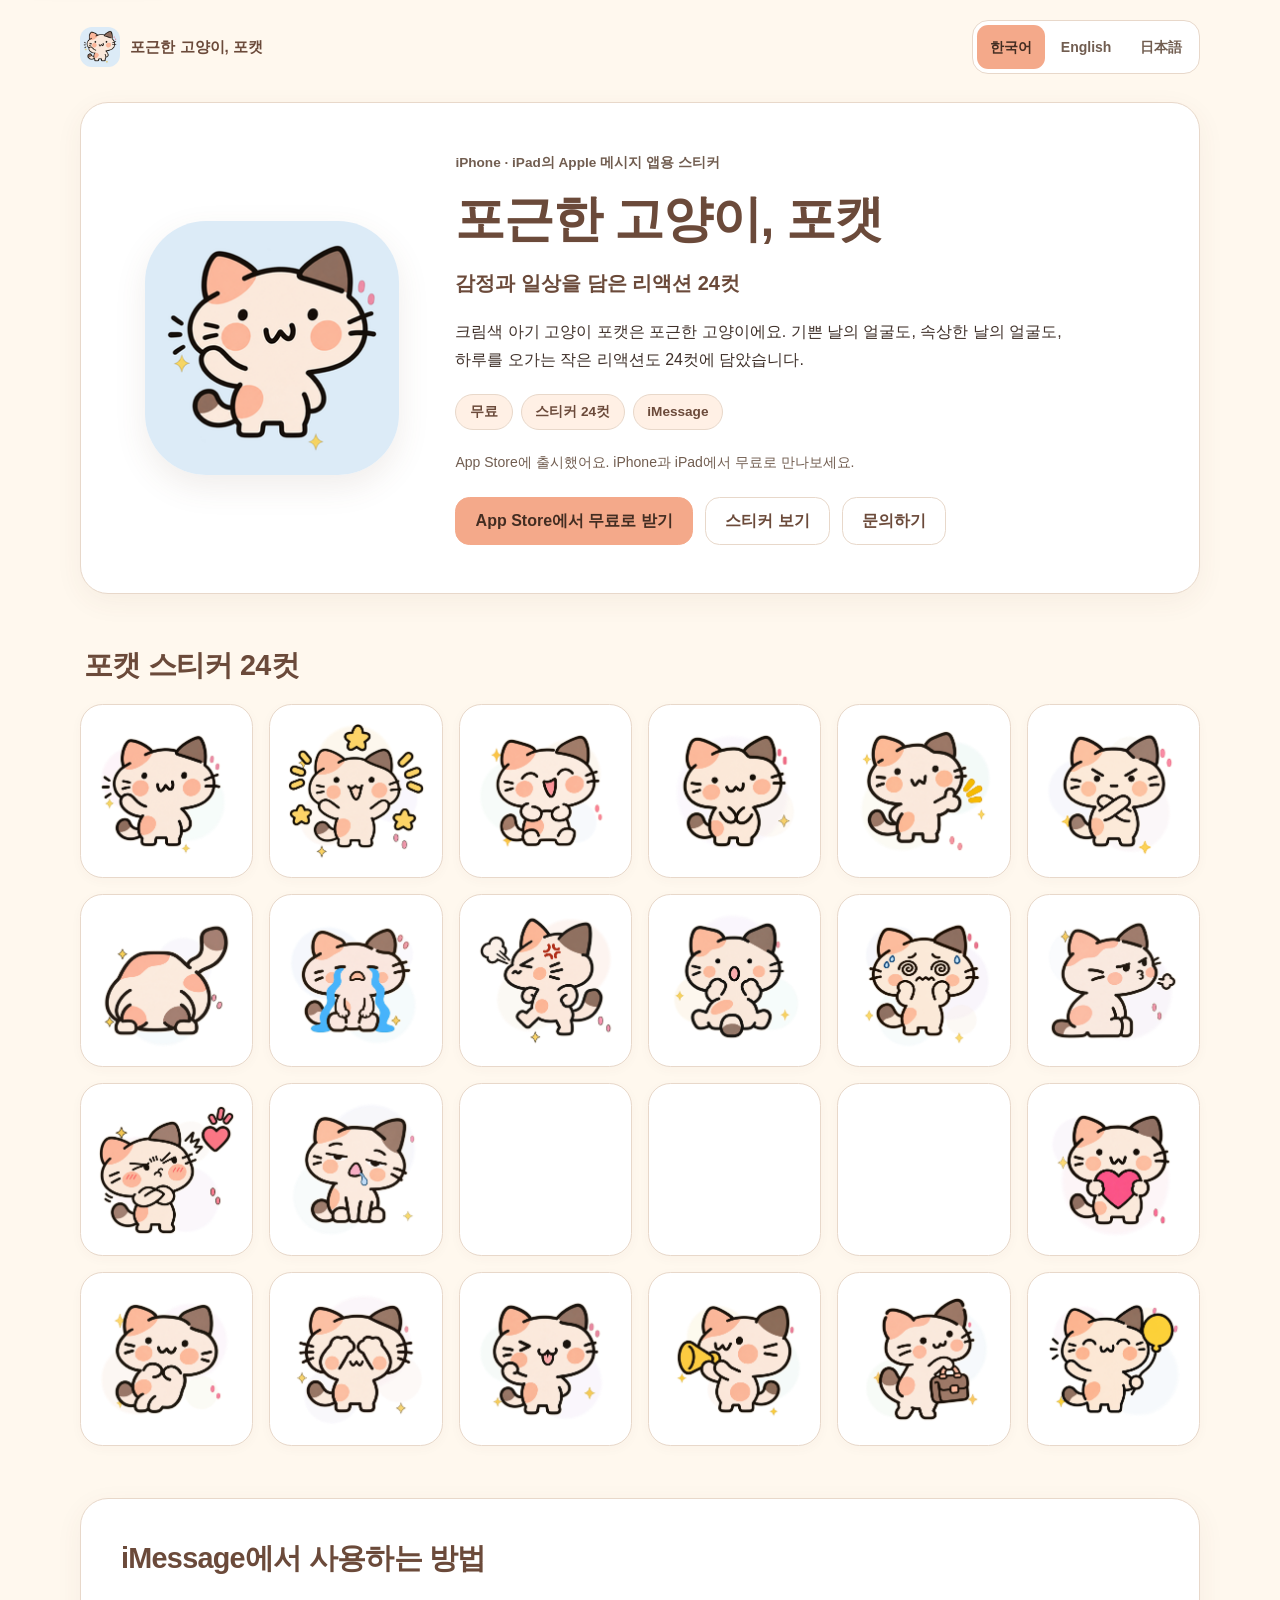
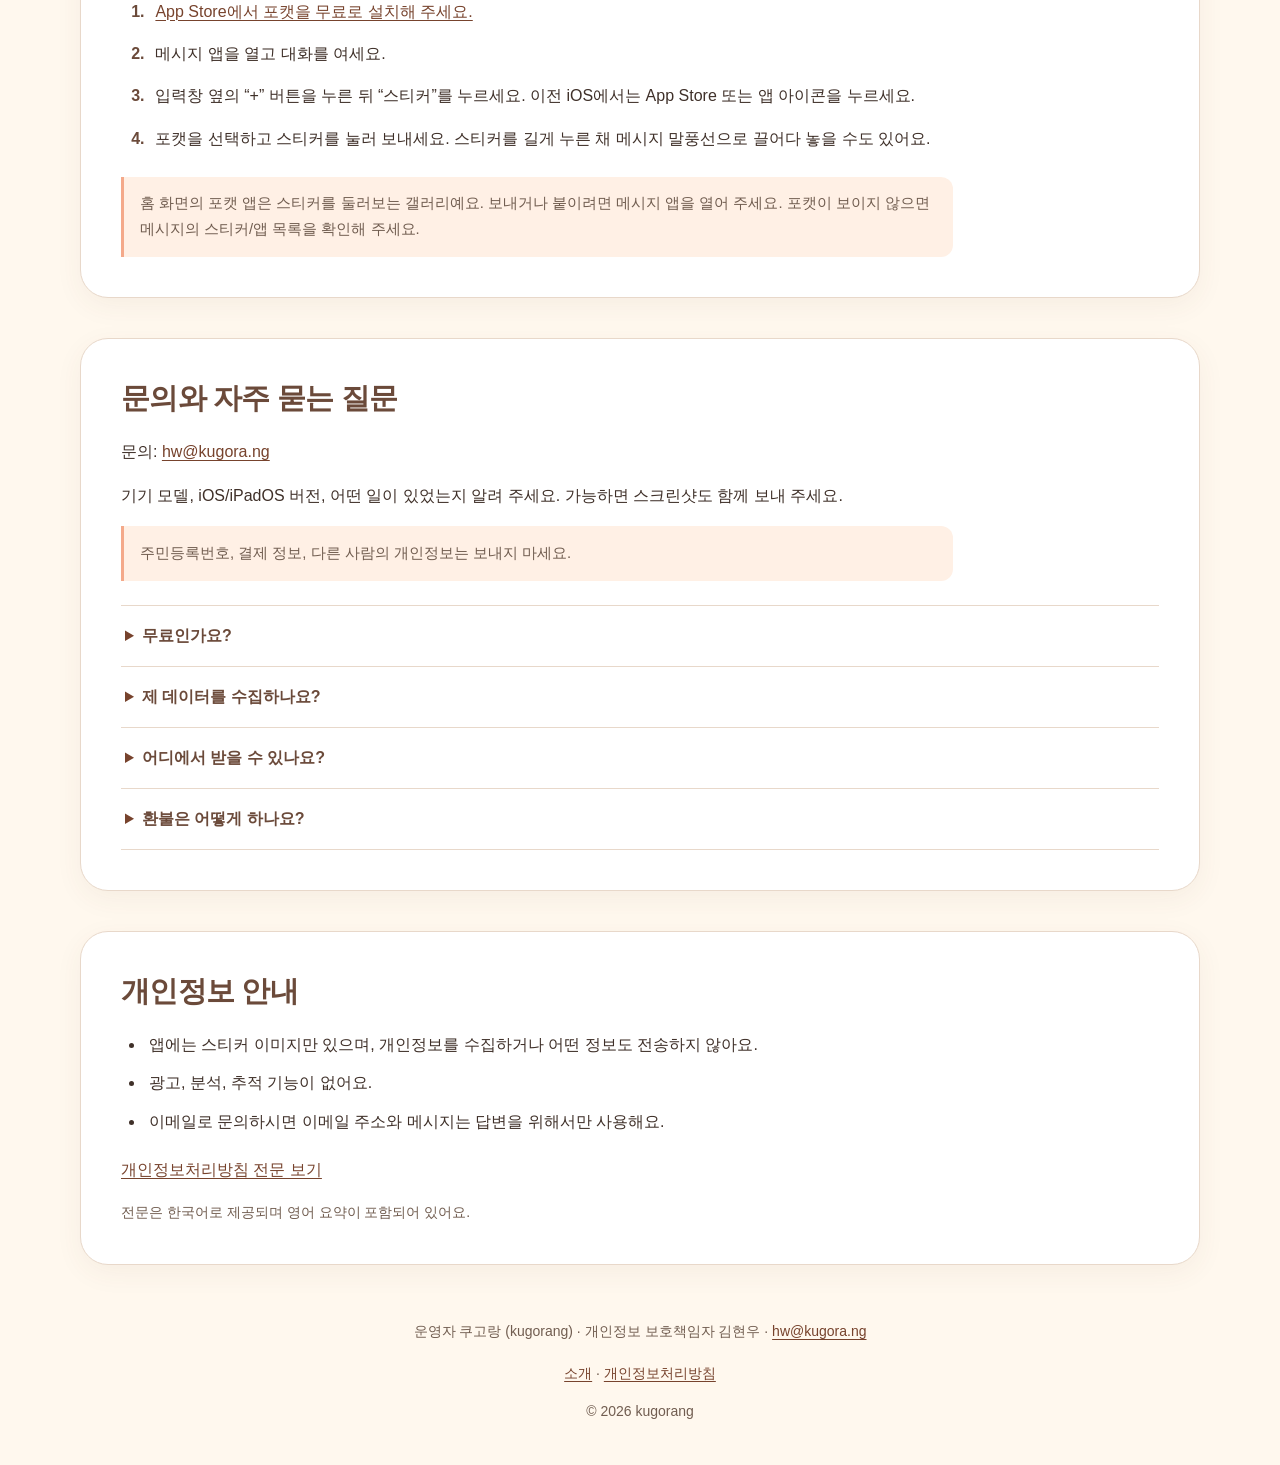
==== commit 9b134cc2: "chore: use the business contact address hw@kugora.ng Co-Authored-By: Claude Opus 5.5 <noreply@anthro" ====
--- a/index.html
+++ b/index.html
@@ -176,7 +176,7 @@
         <span data-lang="ko" lang="ko">문의: </span>
         <span data-lang="en" lang="en">Contact: </span>
         <span data-lang="ja" lang="ja">お問い合わせ： </span>
-        <a href="mailto:ialskdji@gmail.com">ialskdji@gmail.com</a>
+        <a href="mailto:hw@kugora.ng">hw@kugora.ng</a>
       </p>
       <p>
         <span data-lang="ko" lang="ko">기기 모델, iOS/iPadOS 버전, 어떤 일이 있었는지 알려 주세요. 가능하면 스크린샷도 함께 보내 주세요.</span>
@@ -281,7 +281,7 @@
       <span data-lang="ko" lang="ko">운영자 쿠고랑 (kugorang) · 개인정보 보호책임자 김현우</span>
       <span data-lang="en" lang="en">Operator: kugorang · Privacy officer: Hyeonwoo Kim</span>
       <span data-lang="ja" lang="ja">運営者：쿠고랑 (kugorang) · 個人情報保護責任者：김현우 (Hyeonwoo Kim)</span>
-      <span class="footer-contact"> · <a href="mailto:ialskdji@gmail.com">ialskdji@gmail.com</a></span>
+      <span class="footer-contact"> · <a href="mailto:hw@kugora.ng">hw@kugora.ng</a></span>
     </p>
     <nav aria-label="소개 / About / サイト情報">
       <a href="/">
